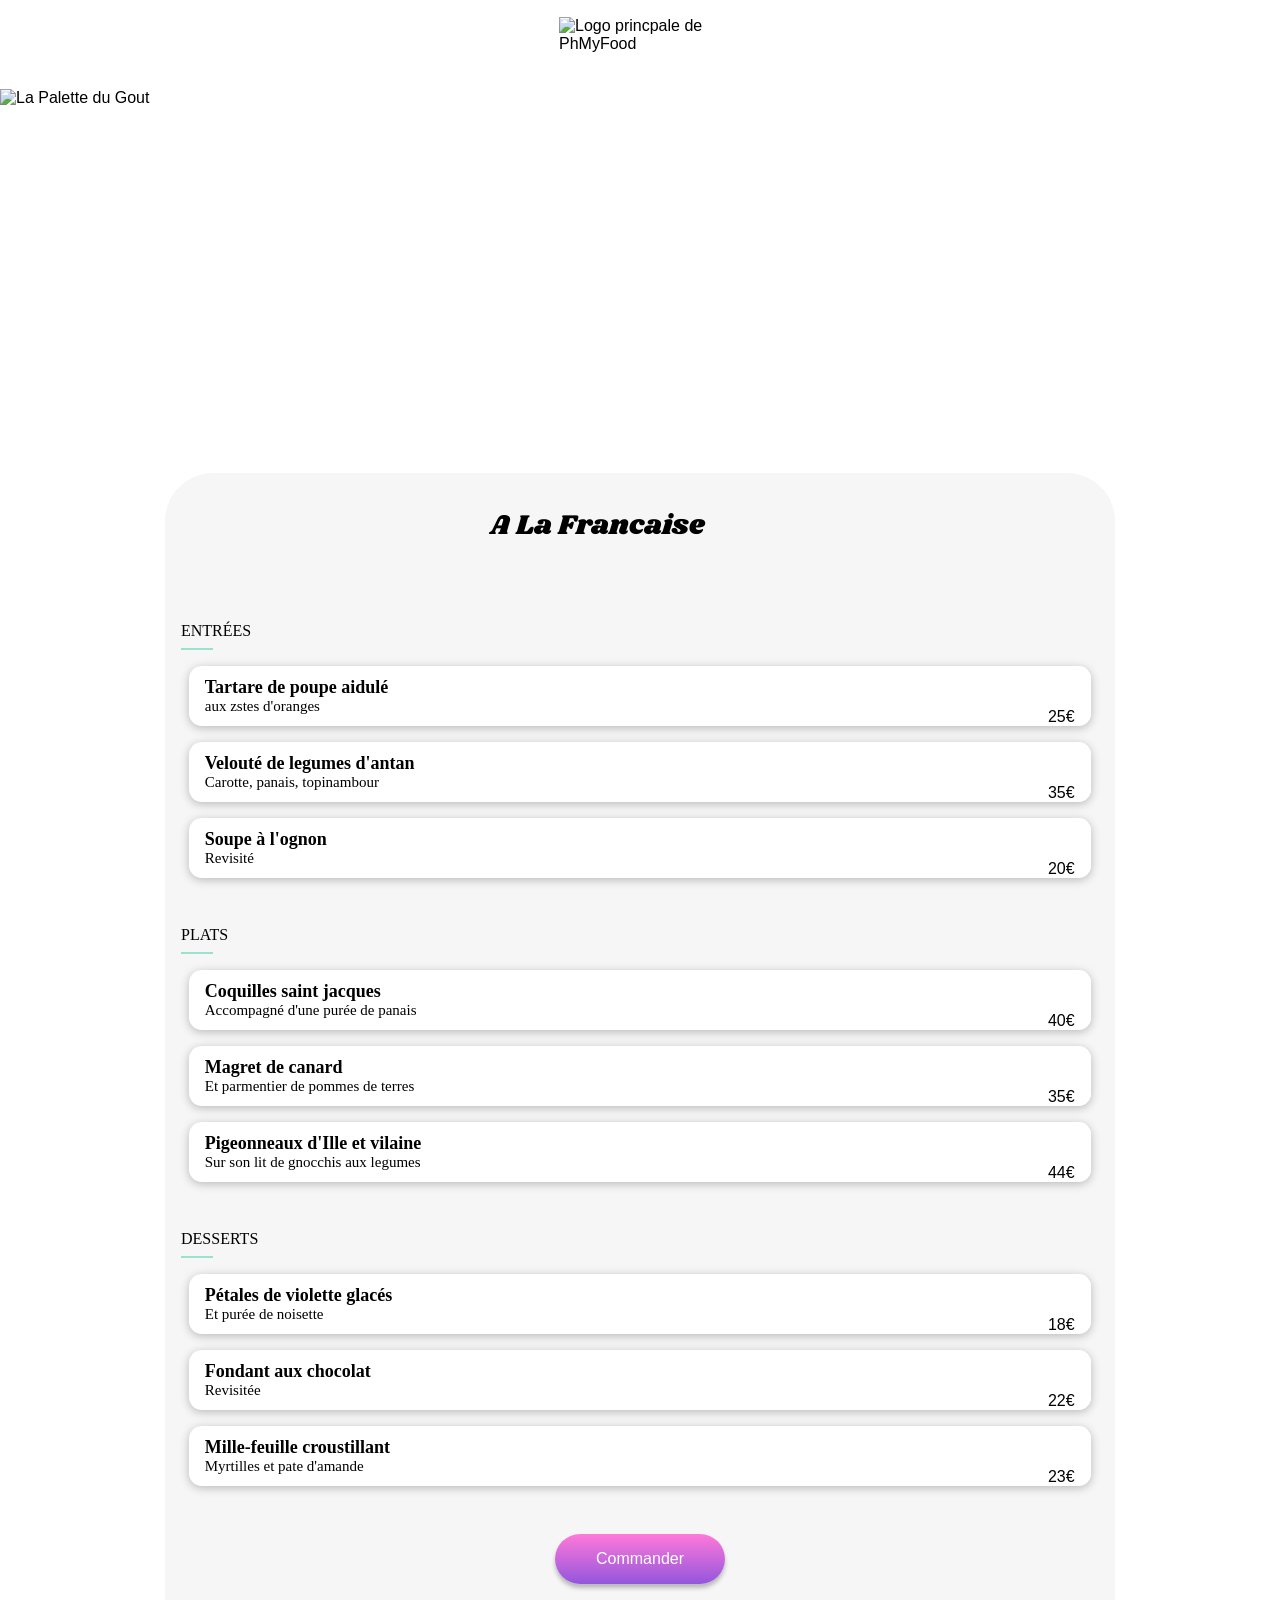
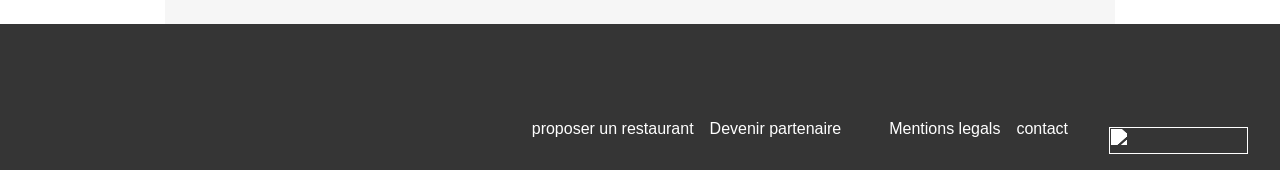
==== restaurants/aLaFrancaise.html @ f83485ee "projet 4 - OhMyFood, avancé du main - restaurants avancer - add like hover grey - avancé responsive " ====
<!doctype html>
<html lang="fr">
  <head>
    <meta charset="UTF-8">
    <meta content="width=device-width, user-scalable=no, initial-scale=1.0, maximum-scale=1.0, minimum-scale=1.0"
          name="viewport">
    <meta content="ie=edge" http-equiv="X-UA-Compatible">
    <script crossorigin="anonymous" src="https://kit.fontawesome.com/0f5c6ee466.js"></script>
    <link href="https://fonts.googleapis.com" rel="preconnect">
    <link crossorigin href="https://fonts.gstatic.com" rel="preconnect">
    <link href="https://fonts.googleapis.com/css2?family=Lato:ital,wght@0,100;0,300;0,400;0,700;0,900;1,100;1,300;1,400;1,700;1,900&family=Manrope:wght@200..800&family=Montserrat:ital,wght@0,100..900;1,100..900&family=Roboto:ital,wght@0,100..900;1,100..900&display=swap"
          rel="stylesheet">
    <link href="https://fonts.googleapis.com" rel="preconnect">
    <link crossorigin href="https://fonts.gstatic.com" rel="preconnect">
    <link href="https://fonts.googleapis.com/css2?family=Lato:ital,wght@0,100;0,300;0,400;0,700;0,900;1,100;1,300;1,400;1,700;1,900&family=Manrope:wght@200..800&family=Montserrat:ital,wght@0,100..900;1,100..900&family=Roboto:ital,wght@0,100..900;1,100..900&family=Shrikhand&display=swap"
          rel="stylesheet">
    <link href="../css/style.css" rel="stylesheet">
    <title>OhMyFood - restauraznt - A la Française</title>
  </head>
  <body>
    <header>
      <div class="header">
        <div class="header__btnRetour"><a href="../index.html"><i class="fa-solid fa-arrow-left"></i></a></div>
        <img alt="Logo princpale de PhMyFood" class="header__logo" src="../images/logo/ohmyfood.png"/>
      </div>
    </header>
    <main>
      <section class="container">
        <div class="container__image">
          <img alt="La Palette du Gout" src="../images/restaurants/toa-heftiba-DQKerTsQwi0-unsplash.jpg">
        </div>
      </section>
      <section class="container__type">
        <article class="container__type__titre">
          <h1 class="container__type__titre__menu">A La Francaise</h1>
          <div class="container__type__titre__like">
            <div class="heart-container">
              <i class="fa-regular fa-heart heart-empty"></i>
              <i class="fa-solid fa-heart heart-full"></i>
            </div>
          </div>
        </article>
        <article class="container__type__menu">
          <div class="container__type__menu__titre">
            <div class="container__type__menu__titre--titre">ENTRÉES</div>
            <div class="container__type__menu__titre--ligne"></div>
          </div>
          <div class="container__type__menu__details btn-round">
            <div class="container__type__menu__details__recette">
              <div class="container__type__menu__details__recette--titre">Tartare de poupe aidulé</div>
              <div class="container__type__menu__details__recette--detailRecette">aux zstes d'oranges
              </div>
            </div>
            <div class="container__type__menu__details__recette--prix">
              <div class="container__type__menu__details__recette--prix--valeur">25€</div>
              <div class="container__type__menu__details__recette--prix--hover"><i
                      class="fa-solid fa-circle-check container__type__menu__details__recette--prix--hover--icone"></i>
              </div>
            </div>
          </div>
          <div class="container__type__menu__details btn-round">
            <div class="container__type__menu__details__recette">
              <div class="container__type__menu__details__recette--titre">Velouté de legumes d'antan</div>
              <div class="container__type__menu__details__recette--detailRecette">Carotte, panais, topinambour
              </div>
            </div>
            <div class="container__type__menu__details__recette--prix">
              <div class="container__type__menu__details__recette--prix--valeur">35€</div>
              <div class="container__type__menu__details__recette--prix--hover"><i
                      class="fa-solid fa-circle-check container__type__menu__details__recette--prix--hover--icone"></i>
              </div>
            </div>
          </div>
          <div class="container__type__menu__details btn-round">
            <div class="container__type__menu__details__recette">
              <div class="container__type__menu__details__recette--titre">Soupe à l'ognon</div>
              <div class="container__type__menu__details__recette--detailRecette">Revisité
              </div>
            </div>
            <div class="container__type__menu__details__recette--prix">
              <div class="container__type__menu__details__recette--prix--valeur">20€</div>
              <div class="container__type__menu__details__recette--prix--hover"><i
                      class="fa-solid fa-circle-check container__type__menu__details__recette--prix--hover--icone"></i>
              </div>
            </div>
          </div>
        </article>
        <article class="container__type__menu">
          <div class="container__type__menu__titre">
            <div class="container__type__menu__titre--titre">PLATS</div>
            <div class="container__type__menu__titre--ligne"></div>
          </div>
          <div class="container__type__menu__details btn-round">
            <div class="container__type__menu__details__recette">
              <div class="container__type__menu__details__recette--titre">Coquilles saint jacques
              </div>
              <div class="container__type__menu__details__recette--detailRecette">Accompagné d'une purée de panais
              </div>
            </div>
            <div class="container__type__menu__details__recette--prix">
              <div class="container__type__menu__details__recette--prix--valeur">40€</div>
              <div class="container__type__menu__details__recette--prix--hover"><i
                      class="fa-solid fa-circle-check container__type__menu__details__recette--prix--hover--icone"></i>
              </div>
            </div>
          </div>
          <div class="container__type__menu__details btn-round">
            <div class="container__type__menu__details__recette">
              <div class="container__type__menu__details__recette--titre">Magret de canard</div>
              <div class="container__type__menu__details__recette--detailRecette">Et parmentier de pommes de terres
              </div>
            </div>
            <div class="container__type__menu__details__recette--prix">
              <div class="container__type__menu__details__recette--prix--valeur">35€</div>
              <div class="container__type__menu__details__recette--prix--hover"><i
                      class="fa-solid fa-circle-check container__type__menu__details__recette--prix--hover--icone"></i>
              </div>
            </div>
          </div>
          <div class="container__type__menu__details btn-round">
            <div class="container__type__menu__details__recette">
              <div class="container__type__menu__details__recette--titre">Pigeonneaux d'Ille et vilaine</div>
              <div class="container__type__menu__details__recette--detailRecette">Sur son lit de gnocchis aux legumes
              </div>
            </div>
            <div class="container__type__menu__details__recette--prix">
              <div class="container__type__menu__details__recette--prix--valeur">44€</div>
              <div class="container__type__menu__details__recette--prix--hover"><i
                      class="fa-solid fa-circle-check container__type__menu__details__recette--prix--hover--icone"></i>
              </div>
            </div>
          </div>
        </article>
        <article class="container__type__menu">
          <div class="container__type__menu__titre">
            <div class="container__type__menu__titre--titre">DESSERTS</div>
            <div class="container__type__menu__titre--ligne"></div>
          </div>
          <div class="container__type__menu__details btn-round">
            <div class="container__type__menu__details__recette">
              <div class="container__type__menu__details__recette--titre">Pétales de violette glacés
              </div>
              <div class="container__type__menu__details__recette--detailRecette">Et purée de noisette
              </div>
            </div>
            <div class="container__type__menu__details__recette--prix">
              <div class="container__type__menu__details__recette--prix--valeur">18€</div>
              <div class="container__type__menu__details__recette--prix--hover"><i
                      class="fa-solid fa-circle-check container__type__menu__details__recette--prix--hover--icone"></i>
              </div>
            </div>
          </div>
          <div class="container__type__menu__details btn-round">
            <div class="container__type__menu__details__recette">
              <div class="container__type__menu__details__recette--titre">Fondant aux chocolat</div>
              <div class="container__type__menu__details__recette--detailRecette">Revisitée
              </div>
            </div>
            <div class="container__type__menu__details__recette--prix">
              <div class="container__type__menu__details__recette--prix--valeur">22€</div>
              <div class="container__type__menu__details__recette--prix--hover"><i
                      class="fa-solid fa-circle-check container__type__menu__details__recette--prix--hover--icone"></i>
              </div>
            </div>
          </div>
          <div class="container__type__menu__details btn-round">
            <div class="container__type__menu__details__recette">
              <div class="container__type__menu__details__recette--titre">Mille-feuille croustillant</div>
              <div class="container__type__menu__details__recette--detailRecette">Myrtilles et pate d'amande
              </div>
            </div>
            <div class="container__type__menu__details__recette--prix">
              <div class="container__type__menu__details__recette--prix--valeur">23€</div>
              <div class="container__type__menu__details__recette--prix--hover"><i
                      class="fa-solid fa-circle-check container__type__menu__details__recette--prix--hover--icone"></i>
              </div>
            </div>
          </div>
        </article>
        <button class="menu__button menu__button__commander btn-round margin-auto">Commander</button>
      </section>
    </main>
    <footer>
      <section class="footer__section">
        <div class="footer__section__img"><img alt="" src="../images/logo/ohmyfood@2x.svg">
        </div>
        <div class="footer__section__texte">
          <p>proposer un restaurant</p>
          <p>Devenir partenaire</p>
          <p>Mentions legals</p>
          <p>contact</p>
        </div>
      </section>
    </footer>
  </body>
</html>
---- css/style.css ----
* {
  margin: 0;
  padding: 0;
  box-sizing: border-box;
  font-family: "Roboto Light", sans-serif;
}

img {
  display: block;
}

a {
  text-decoration: none;
  color: inherit;
}

a:visited {
  color: inherit;
}

h1 {
  font-weight: 400;
}

h3 {
  font-weight: 700;
}

h4 {
  font-weight: 500;
}

.btn-round {
  border-radius: 25px;
  border: none;
}

.margin-auto {
  margin: 0 auto;
}

.heart-container {
  position: relative;
  display: flex;
  justify-content: center;
  align-items: center;
  cursor: pointer;
  font-size: 24px;
  width: 30px;
  height: 30px;
}
.heart-container .heart-empty {
  position: absolute;
  color: black;
  transition: opacity 300ms ease-in-out;
}
.heart-container .heart-full {
  position: absolute;
  background: linear-gradient(to top, #9356DC, #FF79DA);
  -webkit-background-clip: text;
  background-clip: text;
  -webkit-text-fill-color: transparent;
  opacity: 0;
  transform: scale(0.9);
  transition: opacity 300ms ease-in-out, transform 300ms ease-in-out;
  z-index: 33;
}
.heart-container:hover .heart-full {
  opacity: 1;
  transform: scale(1);
  color: gray;
}
.heart-container:hover .heart-empty {
  opacity: 0;
}

.container__image {
  width: 100%;
  height: 270px;
  object-fit: cover;
  margin-top: 2%;
}
@media (min-width: 1024px) {
  .container__image {
    max-width: 1440px;
    height: 400px;
  }
}
.container__image img {
  width: 100%;
  height: 100%;
}
@media (min-width: 1024px) {
  .container__image img {
    object-fit: cover;
  }
}

.container__type {
  position: relative;
  display: flex;
  justify-content: start;
  flex-direction: column;
  border-radius: 3rem 3rem 0 0;
  height: 100%;
  background: #F6F6F6;
  margin-top: -2rem;
}
@media (min-width: 1024px) {
  .container__type {
    max-width: 950px;
    margin: auto;
    margin-top: -1rem;
  }
}
.container__type__titre {
  display: flex;
  justify-content: space-between;
  align-items: center;
  width: 100%;
  padding-top: 2rem;
  padding-left: 0.5rem;
  margin-bottom: 8%;
}
@media (min-width: 1024px) {
  .container__type__titre {
    justify-content: center;
    column-gap: 2rem;
  }
}
.container__type__titre__menu {
  font-family: "shrikhand";
  font-weight: 400;
  font-size: 28px;
}
.container__type__titre__like {
  display: flex;
  justify-content: center;
  align-items: center;
  padding-right: 2rem;
}
.container__type__titre__like > svg {
  width: 25px;
  height: 25px;
  margin-right: 0.5rem;
}
.container__type__menu {
  margin-bottom: 10%;
}
@media (min-width: 1024px) {
  .container__type__menu {
    margin-bottom: 2rem;
  }
}
.container__type__menu__titre {
  padding-left: 1rem;
  margin-bottom: 1rem;
}
.container__type__menu__titre--titre {
  font-family: roboto sans-serif;
  font-weight: 300;
  font-size: 16px;
  width: 2rem;
}
.container__type__menu__titre--ligne {
  border-bottom: 2px solid #99E2D0;
  padding-top: 0.5rem;
  width: 2rem;
}
.container__type__menu__details {
  width: 95%;
  height: 60px;
  display: flex;
  justify-content: space-between;
  align-items: center;
  background: white;
  cursor: pointer;
  overflow: hidden;
  box-shadow: 0px 2px 10px rgba(0, 0, 0, 0.25);
  margin: 1rem auto;
  border-radius: 0.8rem;
}
.container__type__menu__details__recette {
  padding-left: 1rem;
  width: 100%;
  white-space: nowrap;
  overflow: hidden;
  text-overflow: ellipsis;
}
.container__type__menu__details__recette--titre {
  font-family: roboto sans-serif;
  font-weight: 600;
  font-size: 18px;
}
.container__type__menu__details__recette--detailRecette {
  font-family: roboto sans-serif;
  font-weight: 200;
  font-size: 15px;
}
.container__type__menu__details__recette--prix {
  position: relative;
}
.container__type__menu__details__recette--prix--valeur {
  position: absolute;
  transition: transform 400ms linear;
  display: flex;
  justify-content: center;
  align-items: end;
  background: white;
  width: 100%;
  height: 100%;
}
.container__type__menu__details__recette--prix--hover {
  background: #99E2D0;
  height: 60px;
  width: 60px;
  transition: transform 400ms linear;
  transform: translateX(100px);
  display: flex;
  justify-content: center;
  align-items: center;
}
.container__type__menu__details__recette--prix--hover--icone {
  height: 25px;
  width: 25px;
  filter: invert(1);
}
.container__type__menu__details:hover .container__type__menu__details__recette--prix--valeur {
  transform: translateX(-3.2rem);
}
.container__type__menu__details:hover .container__type__menu__details__recette--prix--hover {
  transform: translateX(0);
}
.container__type .menu__button__commander {
  width: 170px;
  margin-top: 0;
}

.header {
  display: flex;
  justify-content: center;
  align-items: center;
  height: 63px;
  margin: auto;
}
.header__test {
  position: absolute;
  left: 3%;
  top: 2rem;
}
.header__logo {
  width: 162px;
  height: 44px;
  margin-top: 14px;
}
.header__btnRetour {
  position: absolute;
  left: 4%;
}

.header__ville {
  display: flex;
  justify-content: center;
  align-items: center;
  margin-top: 15px;
  background: #EAEAEA;
  height: 49.5px;
  width: 100%;
}
.header__ville--icon {
  display: flex;
  justify-content: center;
  align-items: center;
  height: 16px;
  width: 12px;
  margin-right: 17px;
}

.menu {
  display: flex;
  justify-content: center;
  align-items: center;
  flex-direction: column;
  background: #F6F6F6;
}
.menu__title {
  width: 275px;
  height: 68px;
  font-weight: 700;
  font-size: 24px;
  text-align: center;
  margin-top: 39px;
}
@media (min-width: 1024px) {
  .menu__title {
    width: 100%;
  }
}
.menu__description {
  width: 315px;
  height: 46px;
  text-align: center;
  font-weight: 300;
  font-size: 18px;
}
@media (min-width: 1024px) {
  .menu__description {
    width: 100%;
  }
}
.menu__button {
  width: 218px;
  height: 50px;
  font-weight: 500;
  font-size: 16px;
  background: linear-gradient(to top, #9356DC, #FF79DA);
  color: white;
  margin-top: 27px;
  margin-bottom: 40px;
  box-shadow: 0 4px 4px rgba(0, 0, 0, 0.25);
}

.fonctionnement {
  height: 440px;
  max-width: 300px;
  margin: auto;
}
@media (min-width: 1024px) {
  .fonctionnement {
    display: flex;
    flex-direction: column;
    align-items: center;
    justify-content: start;
    height: unset;
  }
}
.fonctionnement__title {
  font-weight: 700;
  font-size: 24px;
  padding: 48px 0 26px 15px;
  margin-left: -2rem;
}
@media (min-width: 1024px) {
  .fonctionnement__title {
    margin-left: -49rem;
  }
}
.fonctionnement__btn {
  display: flex;
  justify-content: center;
  align-items: center;
  flex-direction: column;
}
@media (min-width: 1024px) {
  .fonctionnement__btn {
    display: flex;
    column-gap: 2rem;
    align-items: unset;
    justify-content: unset;
    flex-direction: row;
  }
}
.fonctionnement__btn__fonctionnement {
  display: flex;
  justify-content: center;
  align-items: center;
  width: 320px;
  height: 72px;
  font-weight: 500;
  font-size: 16px;
  background: #F6F6F6;
  color: black;
  position: relative;
  margin-bottom: 25px;
  justify-content: start;
  padding-left: 50px;
  gap: 10px;
}
@media (min-width: 1024px) {
  .fonctionnement__btn__fonctionnement {
    width: 284px;
  }
}
.fonctionnement__btn__fonctionnement--texte {
  font-weight: 500;
  font-size: 16px;
}
.fonctionnement__btn__fonctionnement--icone {
  color: #9356DC;
}
.fonctionnement__btn__fonctionnement--number {
  width: 35px;
  height: 35px;
  display: flex;
  justify-content: center;
  align-items: center;
  position: absolute;
  left: -15px;
  top: 20px;
  border-radius: 20px;
  background: #9356DC;
  color: white;
}
.fonctionnement__btn__fonctionnement:last-child {
  margin-bottom: 68px;
}

.restaurant {
  display: flex;
  align-items: start;
  flex-direction: column;
  background: #F6F6F6;
}
@media (min-width: 1024px) {
  .restaurant {
    flex-direction: unset;
    flex-wrap: wrap;
  }
}
.restaurant__title {
  padding: 54px 0 0 20px;
  font-weight: 700;
  font-size: 24px;
  margin-bottom: 20px;
}
@media (min-width: 1024px) {
  .restaurant__title {
    width: 100%;
  }
}
.restaurant__vignette {
  width: 90%;
  height: 330px;
  border-radius: 15px;
  margin: auto;
  margin-bottom: 20px;
}
@media (min-width: 1024px) {
  .restaurant__vignette {
    width: 45%;
  }
}
.restaurant__vignette__column {
  width: 100%;
  height: 100%;
  display: flex;
  justify-content: start;
  flex-direction: column;
}
.restaurant__vignette__column--img {
  width: 100%;
  height: 220px;
  border-radius: 15px;
  object-fit: cover;
  position: relative;
}
.restaurant__vignette__column--img--nouveau {
  display: flex;
  justify-content: center;
  align-items: center;
  position: absolute;
  height: 35px;
  width: 95px;
  background: blue;
  top: 2%;
  right: 4%;
  color: #008766;
  background: #99E2D0;
}
.restaurant__vignette__column--img--section {
  position: relative;
}
.restaurant__vignette__column__flexBottom {
  width: 100%;
  height: 30%;
  display: flex;
  justify-content: space-between;
  background: white;
  margin-bottom: 10px;
  border-radius: 0 0 15px 15px;
}
.restaurant__vignette__column__flexBottom--left {
  width: 55%;
  height: 100%;
  display: flex;
  justify-content: center;
  flex-direction: column;
  padding-left: 10px;
  row-gap: 5px;
}
.restaurant__vignette__column__flexBottom--left--title {
  font-weight: 700;
  font-size: 18px;
}
.restaurant__vignette__column__flexBottom--left--description {
  font-weight: 300;
  font-size: 17px;
}
.restaurant__vignette__column__flexBottom__right {
  width: 20%;
  height: 100%;
  display: flex;
  justify-content: center;
  align-items: center;
}
.restaurant__vignette__column__flexBottom__right--svg {
  width: 25px;
  height: 25px;
}

.restaurantContainer {
  max-width: 375px;
  margin: auto;
}
@media (min-width: 1024px) {
  .restaurantContainer {
    display: flex;
    flex-wrap: wrap;
    max-width: 1000px;
    margin: auto;
  }
}

.footer__section {
  background: #353535;
  display: flex;
  justify-content: start;
  flex-direction: column;
}
@media (min-width: 1024px) {
  .footer__section {
    flex-direction: row-reverse;
    justify-content: end;
    align-items: end;
  }
}
@media (min-width: 1024px) {
  .footer__section__img {
    transform: translate(-2rem, -1rem);
  }
}
.footer__section__img > img {
  width: 139px;
  height: 27px;
  margin: 22px 0 0 25px;
  filter: brightness(0) invert(1);
}
.footer__section__texte {
  color: white;
  display: flex;
  flex-direction: column;
  row-gap: 0.4rem;
  font-size: 16px;
  margin: 5% 0 5% 25px;
}
@media (min-width: 1024px) {
  .footer__section__texte {
    flex-direction: row;
    column-gap: 1rem;
    transform: translate(-3rem, 2rem);
  }
  .footer__section__texte > p:nth-child(2) {
    margin-right: 2rem;
  }
}

/*# sourceMappingURL=style.css.map */
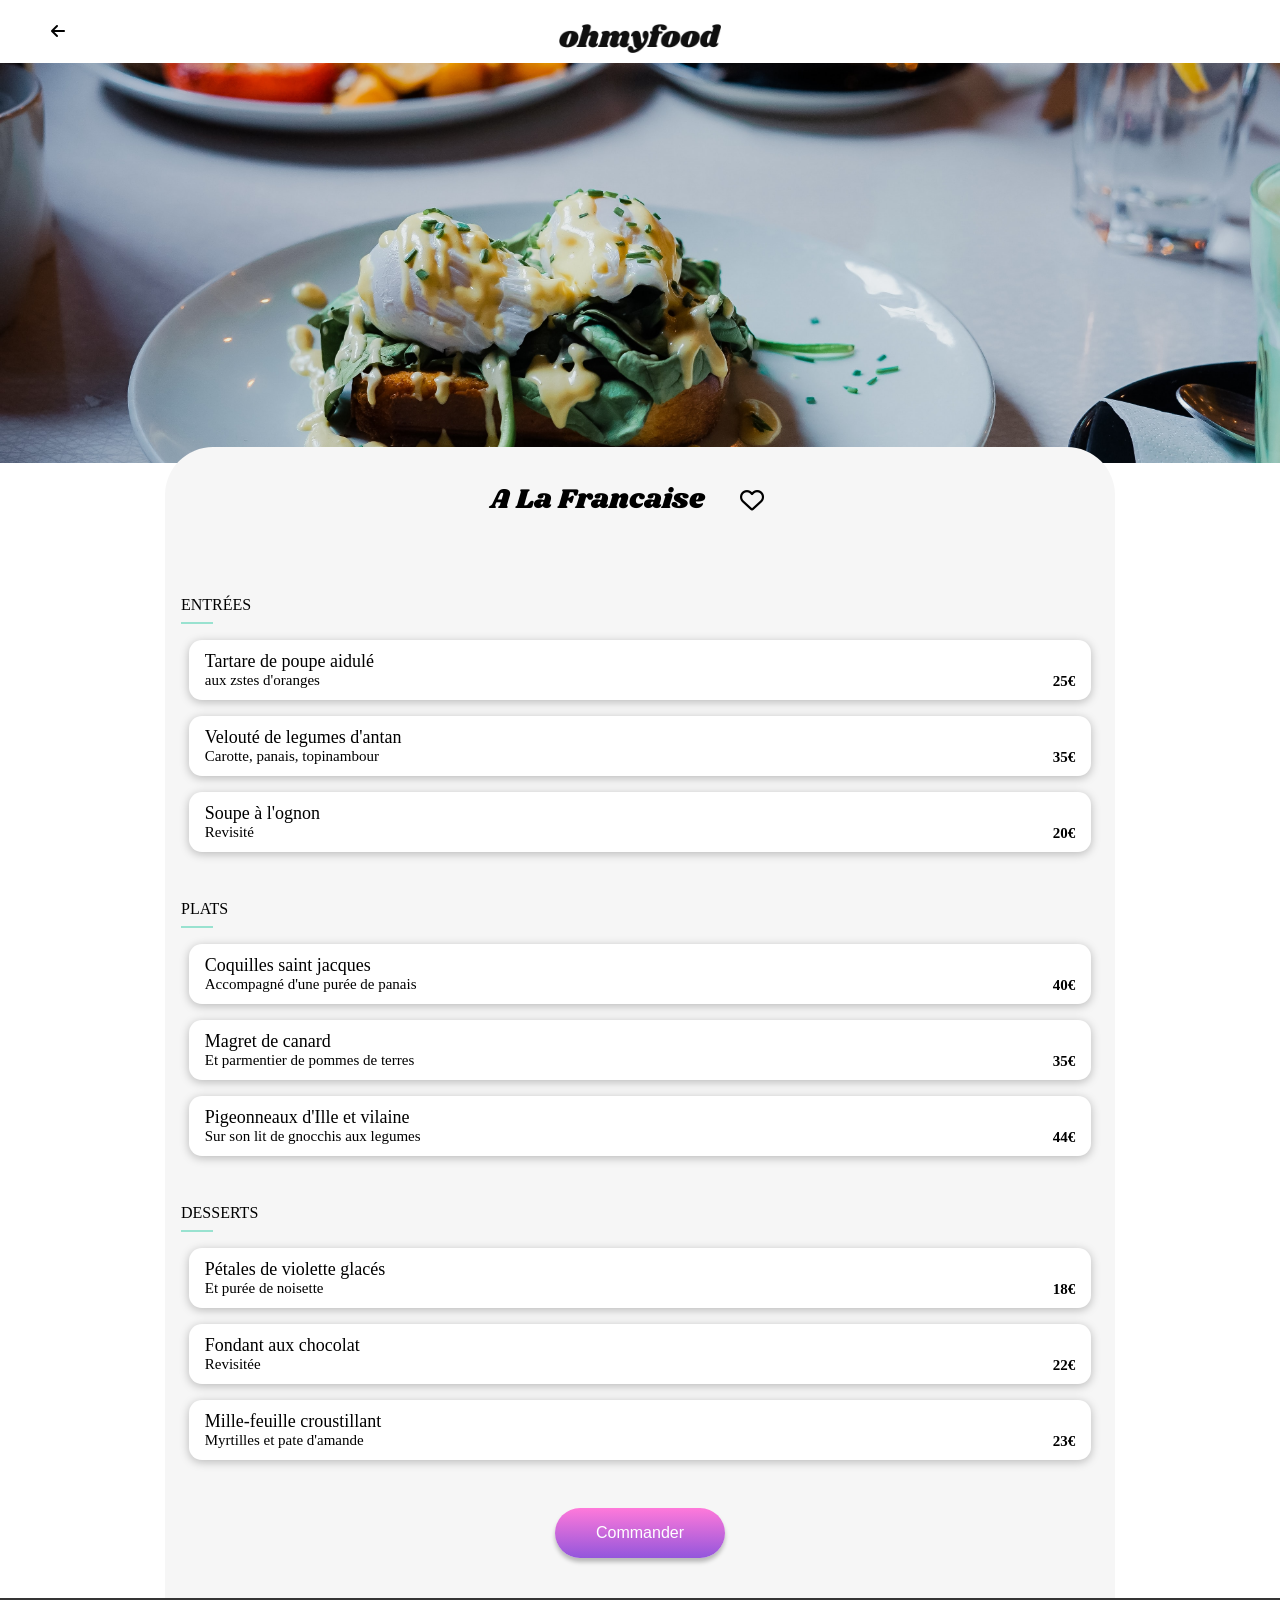
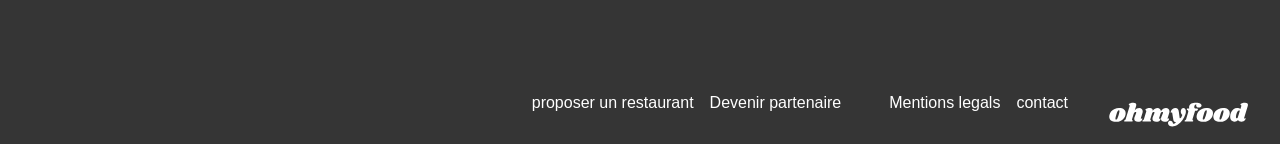
==== commit 9f339ba8: "projet 4 - OhMyFood, finale -- ajout des corrections -- coeur" ====
--- a/restaurants/aLaFrancaise.html
+++ b/restaurants/aLaFrancaise.html
@@ -5,7 +5,7 @@
     <meta content="width=device-width, user-scalable=no, initial-scale=1.0, maximum-scale=1.0, minimum-scale=1.0"
           name="viewport">
     <meta content="ie=edge" http-equiv="X-UA-Compatible">
-    <script crossorigin="anonymous" src="https://kit.fontawesome.com/0f5c6ee466.js"></script>
+    <link rel="stylesheet" href="https://cdnjs.cloudflare.com/ajax/libs/font-awesome/6.2.1/css/all.min.css">
     <link href="https://fonts.googleapis.com" rel="preconnect">
     <link crossorigin href="https://fonts.gstatic.com" rel="preconnect">
     <link href="https://fonts.googleapis.com/css2?family=Lato:ital,wght@0,100;0,300;0,400;0,700;0,900;1,100;1,300;1,400;1,700;1,900&family=Manrope:wght@200..800&family=Montserrat:ital,wght@0,100..900;1,100..900&family=Roboto:ital,wght@0,100..900;1,100..900&display=swap"
--- a/css/style.css
+++ b/css/style.css
@@ -40,10 +40,10 @@
 }
 
 .heart-container {
+  display: flex;
+  justify-content: center;
+  align-items: center;
   position: relative;
-  display: flex;
-  justify-content: center;
-  align-items: center;
   cursor: pointer;
   font-size: 24px;
   width: 30px;
@@ -57,18 +57,18 @@
 .heart-container .heart-full {
   position: absolute;
   background: linear-gradient(to top, #9356DC, #FF79DA);
+  background-clip: text;
   -webkit-background-clip: text;
-  background-clip: text;
   -webkit-text-fill-color: transparent;
+  color: transparent;
   opacity: 0;
   transform: scale(0.9);
-  transition: opacity 300ms ease-in-out, transform 300ms ease-in-out;
+  transition: opacity 100ms ease-in-out, transform 300ms ease-in-out;
   z-index: 33;
 }
 .heart-container:hover .heart-full {
   opacity: 1;
   transform: scale(1);
-  color: gray;
 }
 .heart-container:hover .heart-empty {
   opacity: 0;
@@ -84,6 +84,7 @@
   .container__image {
     max-width: 1440px;
     height: 400px;
+    margin: auto;
   }
 }
 .container__image img {
@@ -157,7 +158,7 @@
   margin-bottom: 1rem;
 }
 .container__type__menu__titre--titre {
-  font-family: roboto sans-serif;
+  font-family: "roboto";
   font-weight: 300;
   font-size: 16px;
   width: 2rem;
@@ -182,54 +183,61 @@
 }
 .container__type__menu__details__recette {
   padding-left: 1rem;
-  width: 100%;
+  flex: 1;
+  min-width: 0;
+  overflow: hidden;
+}
+.container__type__menu__details__recette--titre {
+  font-family: "roboto";
+  font-weight: 500;
+  font-size: 18px;
   white-space: nowrap;
   overflow: hidden;
   text-overflow: ellipsis;
 }
-.container__type__menu__details__recette--titre {
-  font-family: roboto sans-serif;
-  font-weight: 600;
-  font-size: 18px;
-}
 .container__type__menu__details__recette--detailRecette {
-  font-family: roboto sans-serif;
-  font-weight: 200;
+  font-family: "roboto";
+  font-weight: 300;
   font-size: 15px;
+  white-space: nowrap;
+  overflow: hidden;
+  text-overflow: ellipsis;
 }
 .container__type__menu__details__recette--prix {
-  position: relative;
+  display: flex;
+  align-items: center;
+  height: 100%;
 }
 .container__type__menu__details__recette--prix--valeur {
-  position: absolute;
-  transition: transform 400ms linear;
-  display: flex;
-  justify-content: center;
-  align-items: end;
-  background: white;
-  width: 100%;
+  font-family: "roboto";
+  font-weight: 700;
+  font-size: 15px;
+  display: flex;
+  align-items: flex-end;
+  padding-right: 1rem;
+  padding-bottom: 10px;
   height: 100%;
 }
 .container__type__menu__details__recette--prix--hover {
   background: #99E2D0;
   height: 60px;
   width: 60px;
-  transition: transform 400ms linear;
-  transform: translateX(100px);
+  margin-right: -60px;
+  transition: margin-right 400ms ease-in-out;
   display: flex;
   justify-content: center;
   align-items: center;
 }
 .container__type__menu__details__recette--prix--hover--icone {
-  height: 25px;
-  width: 25px;
-  filter: invert(1);
-}
-.container__type__menu__details:hover .container__type__menu__details__recette--prix--valeur {
-  transform: translateX(-3.2rem);
+  font-size: 22px;
+  color: white;
+  transition: transform 400ms ease-in-out;
 }
 .container__type__menu__details:hover .container__type__menu__details__recette--prix--hover {
-  transform: translateX(0);
+  margin-right: 0;
+}
+.container__type__menu__details:hover .container__type__menu__details__recette--prix--hover--icone {
+  transform: rotate(360deg);
 }
 .container__type .menu__button__commander {
   width: 170px;
@@ -252,6 +260,7 @@
   width: 162px;
   height: 44px;
   margin-top: 14px;
+  object-fit: contain;
 }
 .header__btnRetour {
   position: absolute;
@@ -318,6 +327,9 @@
   margin-top: 27px;
   margin-bottom: 40px;
   box-shadow: 0 4px 4px rgba(0, 0, 0, 0.25);
+}
+.menu__button:hover {
+  opacity: 0.9;
 }
 
 .fonctionnement {
@@ -564,4 +576,43 @@
   }
 }
 
+.loader {
+  position: fixed;
+  display: flex;
+  justify-content: center;
+  align-items: center;
+  flex-direction: column;
+  width: 100vw;
+  height: 100vh;
+  min-height: 100%;
+  inset: 0;
+  background: grey;
+  z-index: 100;
+  animation: hideloader 0.5s ease 3s forwards;
+}
+.loader__tournant {
+  width: 55px;
+  height: 55px;
+  border-top: 5px solid #9356DC;
+  border-radius: 50%;
+  animation: spin 800ms linear infinite;
+}
+.loader p {
+  color: white;
+  margin-top: 20px;
+}
+
+@keyframes hideloader {
+  to {
+    opacity: 0;
+    visibility: hidden;
+    pointer-events: none;
+  }
+}
+@keyframes spin {
+  to {
+    transform: rotate(360deg);
+  }
+}
+
 /*# sourceMappingURL=style.css.map */
